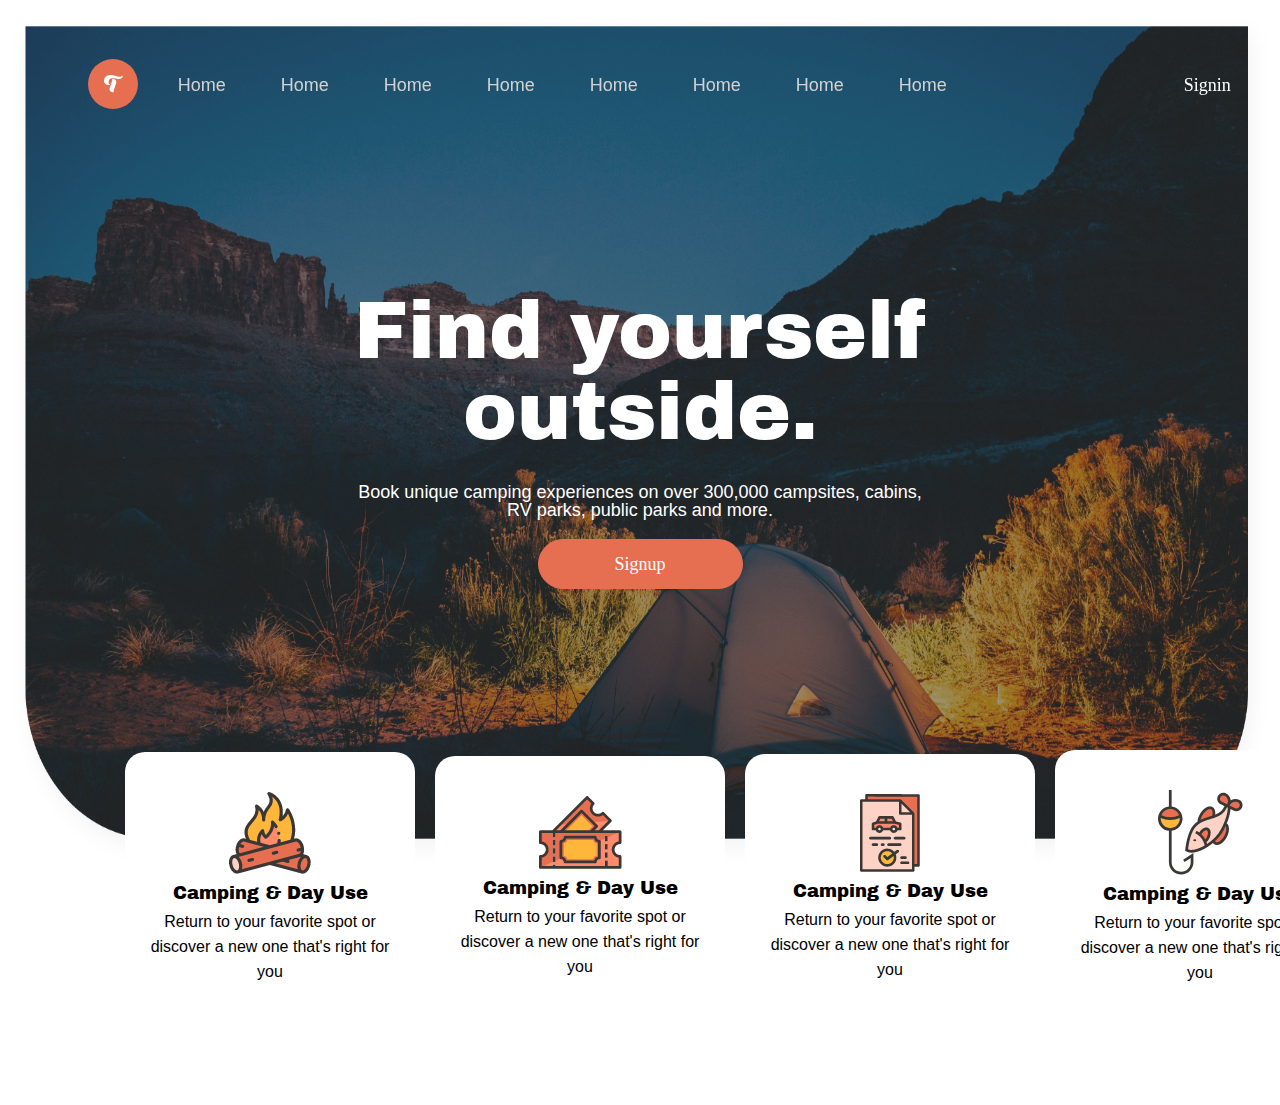
==== html/index.html @ dbfaf609 "first" ====
<!DOCTYPE html>
<html lang="en">
<head>
    <meta charset="UTF-8">
    <meta name="viewport" content="width=device-width, initial-scale=1.0">
    <title>Camping Page</title>
    <link rel="stylesheet" href="../css/style.css">
</head>
<body>
    <header class="l-header">

        <div class="l-wrap-inner">

            <div class="l-header__wrap">
                <div class="l-header__logo">
                    <h1><a href="#" target="_self"><img src="../img/logo1.png" alt="logo"></a></h1>
               
                    <nav class="l-header__menu">
                        <ul>
                            <li><a href="#" target="_self">Home</a></li>
                            <li><a href="#" target="_self">Home</a></li>
                            <li><a href="#" target="_self">Home</a></li>
                            <li><a href="#" target="_self">Home</a></li>
                            <li><a href="#" target="_self">Home</a></li>
                            <li><a href="#" target="_self">Home</a></li>
                            <li><a href="#" target="_self">Home</a></li>
                            <li><a href="#" target="_self">Home</a></li>
                        </ul>
                        
                    </nav>
                </div>
                    <div class="l-header__signup">
                        <div class="c-btn c-btn--signin"><a href="#" target="_self">Signin</a></div>
                        <div class="c-btn"><a href="#" target="_self">Signup</a></div>
                    </div>
            </div>
        </div>

    </header>

    <section class="mainvisual">
        <div class="mainvisual__block">
          <h2>Find yourself outside.</h2>
          <p>Book unique camping experiences on over 300,000 campsites, cabins, RV parks, public parks and more.</p>
          <div class="c-btn c-btn--discover"><a href="#" target="_self">Signup</a></div>
        </div>
      </section>
      <article class="l-content">

        <div class="l-wrap-inner">

            <section class="p-block p-block--card">

                <div class="card-block">
                    <div class="card-block__inner">
                        <div class="img-box">
                            <img src="../img/service_1.png" alt="this is servie img">
                        </div>
                        <div class="txt-box">
                            <h3>Camping & Day Use</h3>
                            <p>Return to your favorite spot or discover a new one that's right for you</p>
                        </div>
                    </div>
                </div>


                <div class="card-block">
                    <div class="card-block__inner">
                        <div class="img-box">
                            <img src="../img/service_2.png" alt="this is servie img">
                        </div>
                        <div class="txt-box">
                            <h3>Camping & Day Use</h3>
                            <p>Return to your favorite spot or discover a new one that's right for you</p>
                        </div>
                    </div>
                </div>


                <div class="card-block">
                    <div class="card-block__inner">
                        <div class="img-box">
                            <img src="../img/service_3.png" alt="this is servie img">
                        </div>
                        <div class="txt-box">
                            <h3>Camping & Day Use</h3>
                            <p>Return to your favorite spot or discover a new one that's right for you</p>
                        </div>
                    </div>
                </div>


                <div class="card-block">
                    <div class="card-block__inner">
                        <div class="img-box">
                            <img src="../img/service_4.png" alt="this is servie img">
                        </div>
                        <div class="txt-box">
                            <h3>Camping & Day Use</h3>
                            <p>Return to your favorite spot or discover a new one that's right for you</p>
                        </div>
                    </div>
                </div>
                
            </section>
        </div>
      </article>

      <section>
        
      </section>
    
    <footer></footer>
</body>
</html>
---- css/style.css ----
@import url("https://fonts.googleapis.com/css2?family=Archivo+Black&family=Roboto+Slab&display=swap");
/**
 * Minified by jsDelivr using clean-css v5.3.2.
 * Original file: /npm/reset-css@5.0.2/reset.css
 *
 * Do NOT use SRI with dynamically generated files! More information: https://www.jsdelivr.com/using-sri-with-dynamic-files
 */
a, abbr, acronym, address, applet, article, aside, audio, b, big, blockquote, body, canvas, caption, center, cite, code, dd, del, details, dfn, div, dl, dt, em, embed, fieldset, figcaption, figure, footer, form, h1, h2, h3, h4, h5, h6, header, hgroup, html, i, iframe, img, ins, kbd, label, legend, li, main, mark, menu, nav, object, ol, output, p, pre, q, ruby, s, samp, section, small, span, strike, strong, sub, summary, sup, table, tbody, td, tfoot, th, thead, time, tr, tt, u, ul, var, video {
  margin: 0;
  padding: 0;
  border: 0;
  font-size: 100%;
  font: inherit;
  vertical-align: baseline;
}

article, aside, details, figcaption, figure, footer, header, hgroup, main, menu, nav, section {
  display: block;
}

[hidden] {
  display: none;
}

body {
  line-height: 1;
}

menu, ol, ul {
  list-style: none;
}

blockquote, q {
  quotes: none;
}

blockquote:after, blockquote:before, q:after, q:before {
  content: "";
  content: none;
}

table {
  border-collapse: collapse;
  border-spacing: 0;
}


a {
  text-decoration: none;
}

.l-header {
  width: 100%;
  margin-top: 30px;
  position: fixed;
  margin-top: 60px;
}
.l-header__wrap {
  display: flex;
  justify-content: space-around;
  align-items: center;
  height: 50px;
}
.l-header__logo {
  display: flex;
  justify-content: space-between;
}
.l-header__menu {
  margin-left: 20px;
}
.l-header__menu ul {
  display: flex;
  justify-content: space-between;
  width: 100%;
  height: 100%;
  gap: 10px 15px;
  align-items: center;
}
.l-header__menu ul li a {
  padding: 0 20px;
  font-size: 18px;
  font-weight: 400;
  color: #d2d2d2;
  font-family: "Roboto", sans-serif;
}
.l-header__signup {
  display: flex;
  justify-content: space-between;
}

.l-wrap-inner {
  width: 1490px;
  margin: 0 auto;
}

.c-btn {
  width: 130px;
}
.c-btn a {
  border: 1px solid #fff;
  box-sizing: border-box;
  border-radius: 25px;
  text-align: center;
  font-size: 18px;
  font-weight: 500;
  display: inline-flex;
  width: 100%;
  height: 50px;
  justify-content: center;
  align-items: center;
  color: #fff;
}
.c-btn a:hover {
  opacity: 0.8;
}
.c-btn--signin a {
  border: 0;
}
.c-btn--discover {
  width: 205px;
  margin: 0 auto;
}
.c-btn--discover a {
  border: 1px solid #e76f51;
  background: #e76f51;
}

.mainvisual {
  background-image: url(../../../img/BG.png);
  height: 880px;
  background-size: 100% 100%;
  display: flex;
  align-items: center;
}
.mainvisual__block {
  max-width: 580px;
  margin: 0 auto;
}
.mainvisual__block h2 {
  font-size: 81px;
  font-family: "Archivo Black", sans-serif;
  color: #fff;
  margin-bottom: 30px;
  text-align: center;
}
.mainvisual__block p {
  font-size: 18px;
  font-family: "Roboto", sans-serif;
  color: #fff;
  text-align: center;
  margin-bottom: 20px;
}

.p-block--card {
  margin: -130px 125px 80px;
  display: flex;
  justify-content: flex-start;
  flex-wrap: wrap;
  align-items: center;
}
.p-block--card .card-block {
  width: 290px;
  background: #fff;
  border-radius: 20px;
  margin-right: 20px;
}
.p-block--card .card-block:last-child {
  margin-right: 0;
}
.p-block--card .card-block__inner {
  padding: 40px 20px;
}
.p-block--card .card-block__inner .img-box {
  text-align: center;
}
.p-block--card .card-block__inner .img-box img {
  max-width: 100%;
  width: auto;
  margin: 0 auto;
}
.p-block--card .card-block .txt-box {
  text-align: center;
}
.p-block--card .card-block .txt-box h3 {
  font-family: "Archivo Black", sans-serif;
  font-size: 18px;
  line-height: 32px;
}
.p-block--card .card-block .txt-box p {
  font-family: "Roboto", sans-serif;
  font-size: 16px;
  line-height: 25px;
  font-weight: 400;
}/*# sourceMappingURL=style.css.map */
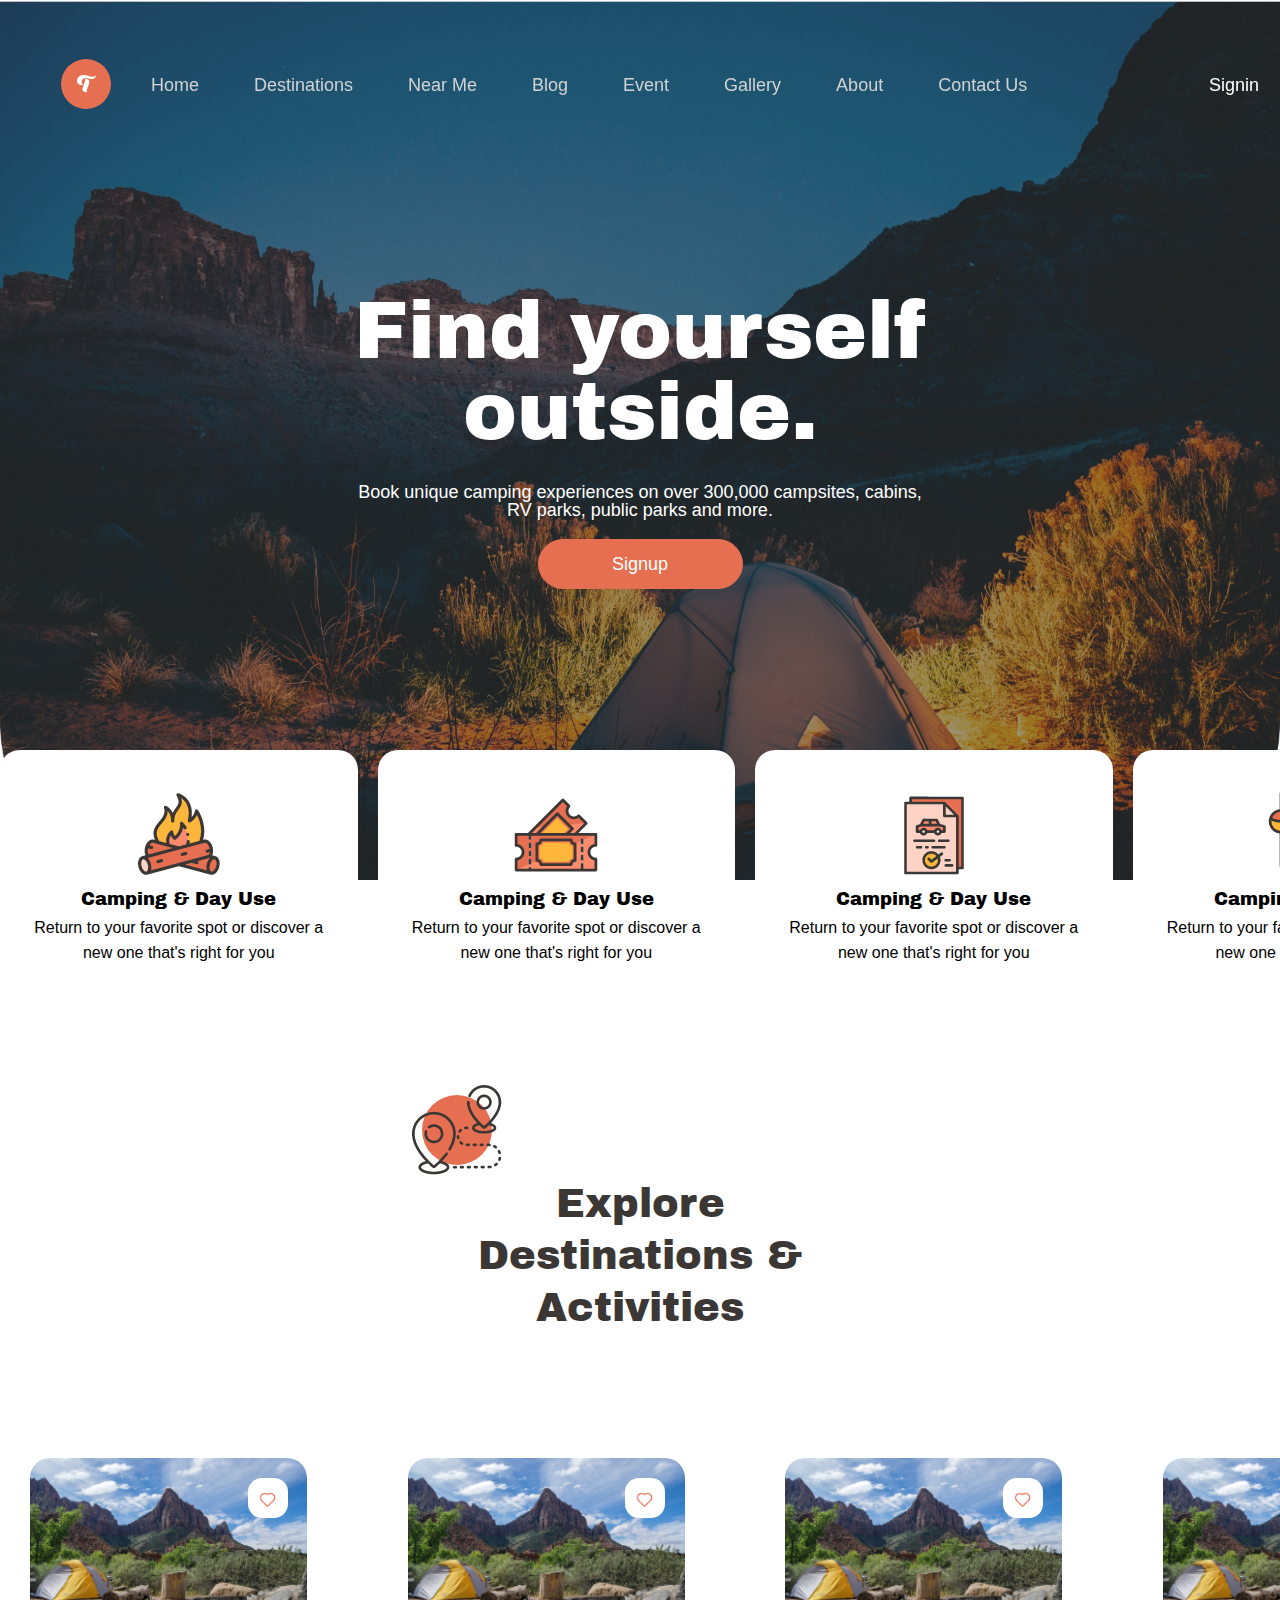
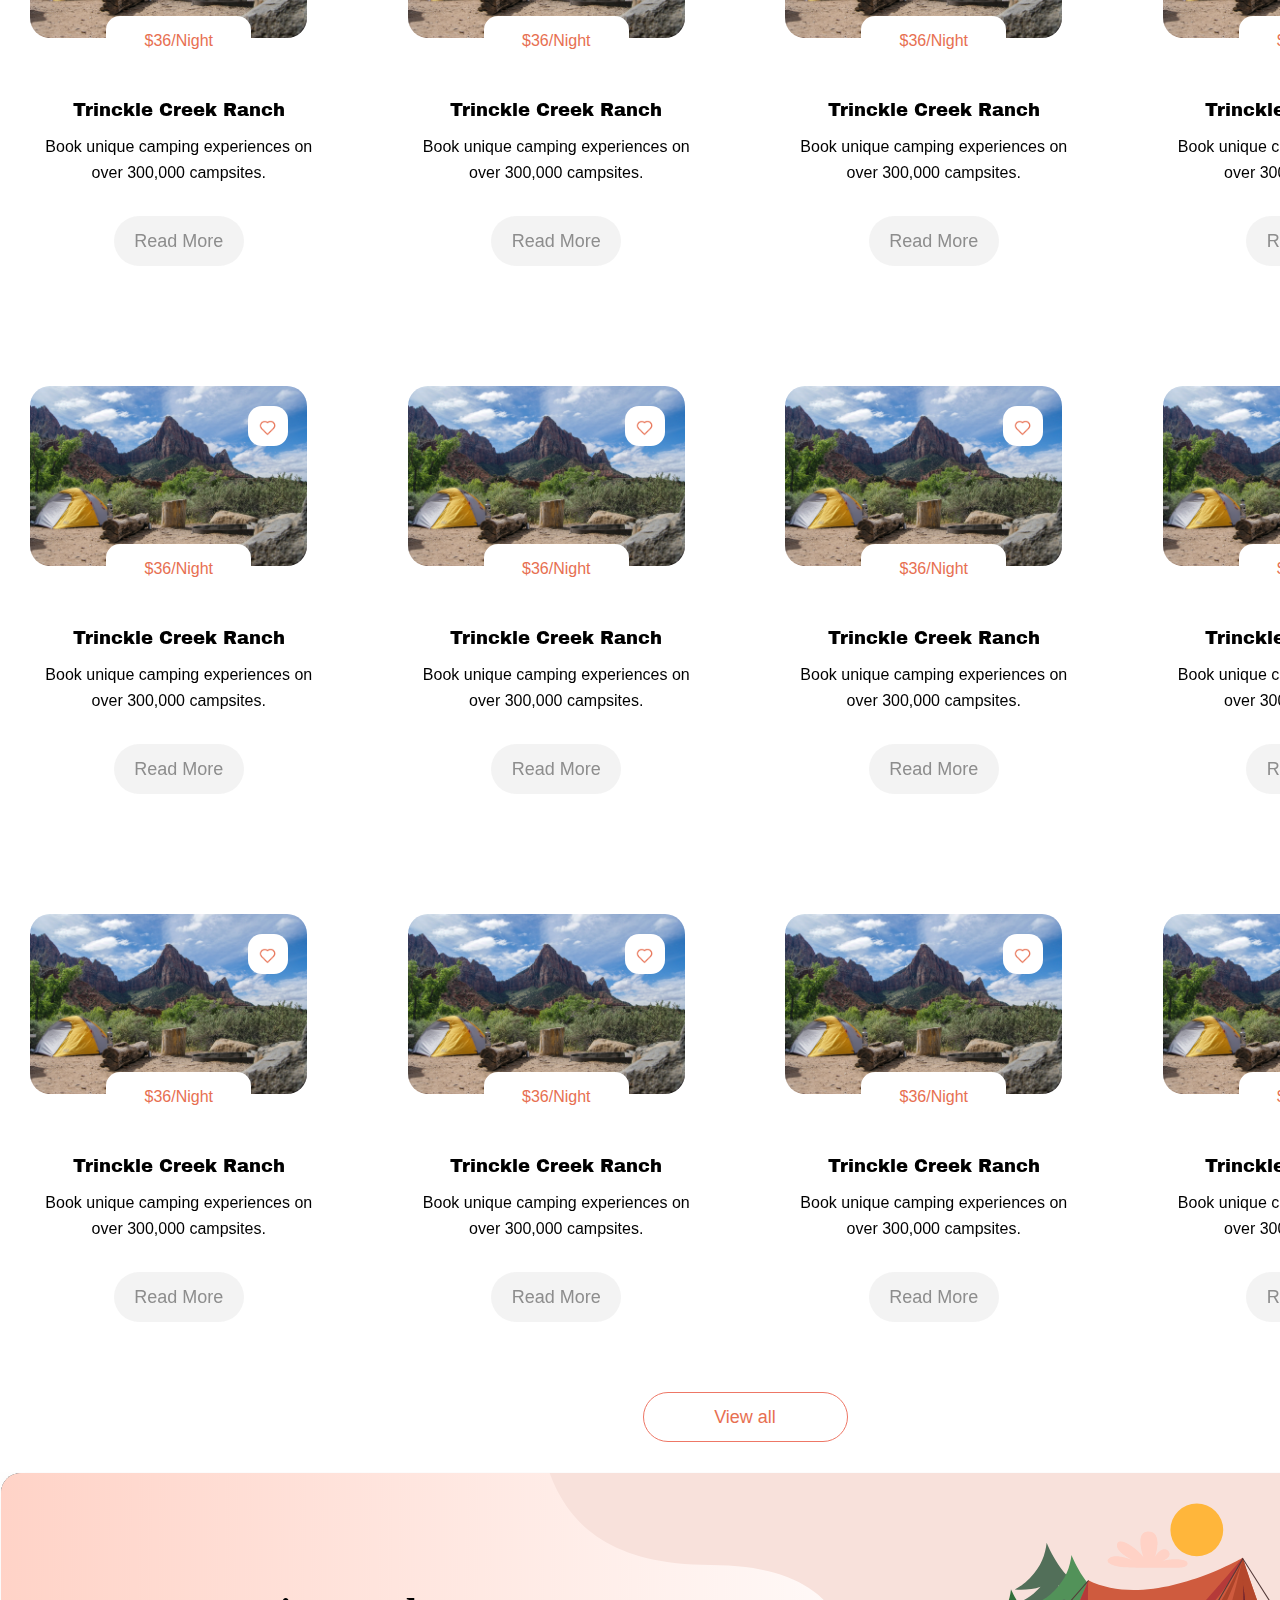
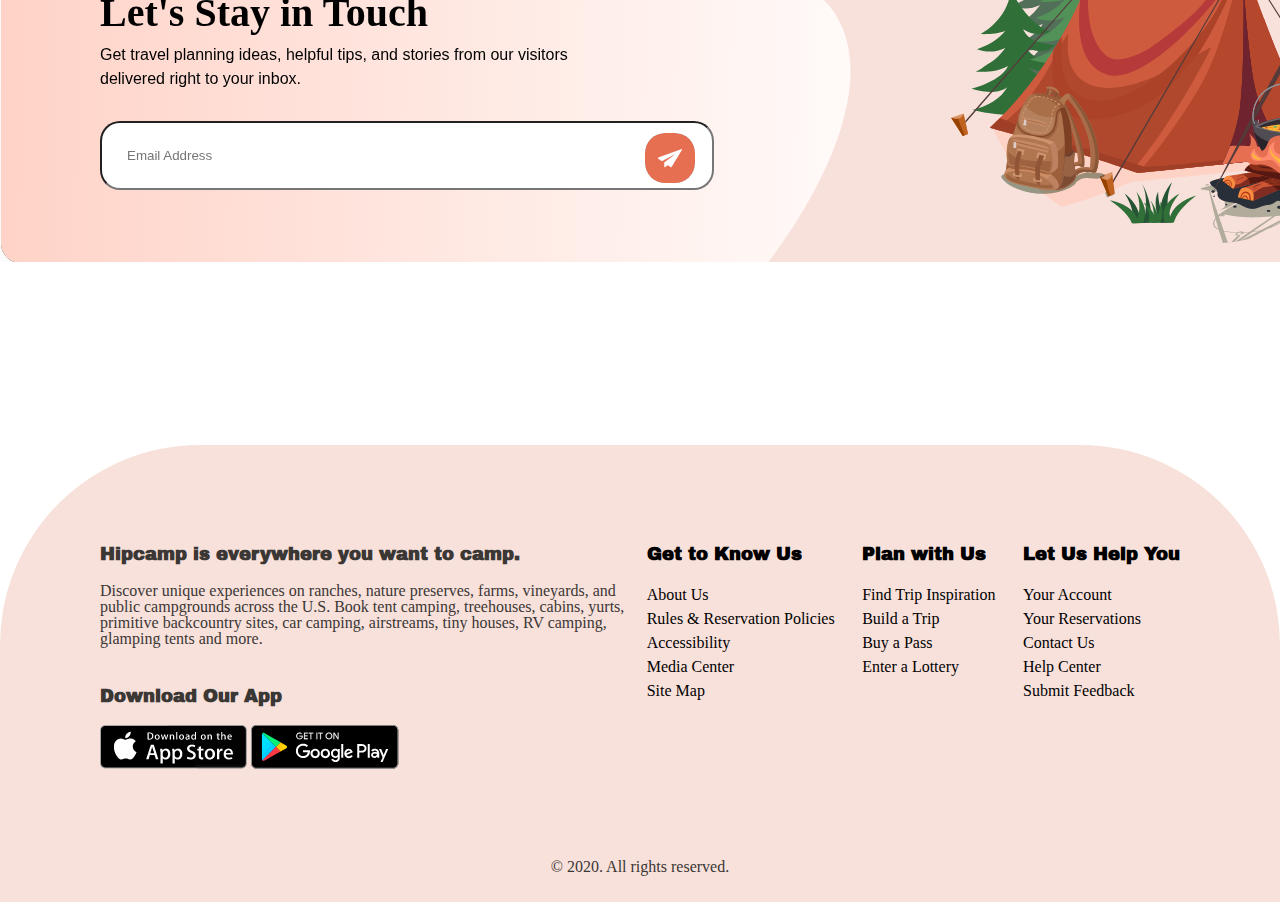
==== commit 5d154635: "finished" ====
--- a/html/index.html
+++ b/html/index.html
@@ -13,18 +13,18 @@
 
             <div class="l-header__wrap">
                 <div class="l-header__logo">
-                    <h1><a href="#" target="_self"><img src="../img/logo1.png" alt="logo"></a></h1>
+                    <h1><a href="#" target="_self"><img src="../img/logo.png" alt="logo"></a></h1>
                
                     <nav class="l-header__menu">
                         <ul>
                             <li><a href="#" target="_self">Home</a></li>
-                            <li><a href="#" target="_self">Home</a></li>
-                            <li><a href="#" target="_self">Home</a></li>
-                            <li><a href="#" target="_self">Home</a></li>
-                            <li><a href="#" target="_self">Home</a></li>
-                            <li><a href="#" target="_self">Home</a></li>
-                            <li><a href="#" target="_self">Home</a></li>
-                            <li><a href="#" target="_self">Home</a></li>
+                            <li><a href="#" target="_self">Destinations</a></li>
+                            <li><a href="#" target="_self">Near Me</a></li>
+                            <li><a href="#" target="_self">Blog</a></li>
+                            <li><a href="#" target="_self">Event</a></li>
+                            <li><a href="#" target="_self">Gallery</a></li>
+                            <li><a href="#" target="_self">About</a></li>
+                            <li><a href="#" target="_self">Contact Us</a></li>
                         </ul>
                         
                     </nav>
@@ -54,7 +54,7 @@
                 <div class="card-block">
                     <div class="card-block__inner">
                         <div class="img-box">
-                            <img src="../img/service_1.png" alt="this is servie img">
+                            <img src="../img/card1.png" alt="this is servie img">
                         </div>
                         <div class="txt-box">
                             <h3>Camping & Day Use</h3>
@@ -67,7 +67,7 @@
                 <div class="card-block">
                     <div class="card-block__inner">
                         <div class="img-box">
-                            <img src="../img/service_2.png" alt="this is servie img">
+                            <img src="../img/card2.png" alt="this is servie img">
                         </div>
                         <div class="txt-box">
                             <h3>Camping & Day Use</h3>
@@ -80,7 +80,7 @@
                 <div class="card-block">
                     <div class="card-block__inner">
                         <div class="img-box">
-                            <img src="../img/service_3.png" alt="this is servie img">
+                            <img src="../img/card3.png" alt="this is servie img">
                         </div>
                         <div class="txt-box">
                             <h3>Camping & Day Use</h3>
@@ -93,7 +93,7 @@
                 <div class="card-block">
                     <div class="card-block__inner">
                         <div class="img-box">
-                            <img src="../img/service_4.png" alt="this is servie img">
+                            <img src="../img/card4.png" alt="this is servie img">
                         </div>
                         <div class="txt-box">
                             <h3>Camping & Day Use</h3>
@@ -106,10 +106,305 @@
         </div>
       </article>
 
-      <section>
+      <section class="p-block p-block--activity">
+        <div class="c-title">
+            <img src="../img/activity.png" alt="Activity Picture">
+            <h4>Explore Destinations & Activities</h4>
+        </div>
+        <div class="l-wrap-inner">
+            <div class="activity-content">
+
+                <div class="card-block">
+                    <div class="card-block__inner">
+                    <div class="img-box">
+                        <img src="../img/bg1.png" alt="background pic">
+                        <div class="favourite">
+                            <a href="#"></a>
+                        </div>
+                        <div class="txt-box">
+                           <p class="price">$36/Night</p>
+                           <h3>Trinckle Creek Ranch</h3>
+                           <p>Book unique camping experiences on over 300,000 campsites.</p>
+                           <div class="c-btn c-btn--more"><a href="#" target="_self">Read More</a></div>
+                        </div>
+                    </div>
+                    </div>
+
+                </div>
+
+                <div class="card-block">
+                    <div class="card-block__inner">
+                    <div class="img-box">
+                        <img src="../img/bg1.png" alt="background pic">
+                        <div class="favourite">
+                            <a href="#"></a>
+                        </div>
+                        <div class="txt-box">
+                           <p class="price">$36/Night</p>
+                           <h3>Trinckle Creek Ranch</h3>
+                           <p>Book unique camping experiences on over 300,000 campsites.</p>
+                           <div class="c-btn c-btn--more"><a href="#" target="_self">Read More</a></div>
+                        </div>
+                    </div>
+                    </div>
+
+                </div>
+
+                <div class="card-block">
+                    <div class="card-block__inner">
+                    <div class="img-box">
+                        <img src="../img/bg1.png" alt="background pic">
+                        <div class="favourite">
+                            <a href="#"></a>
+                        </div>
+                        <div class="txt-box">
+                           <p class="price">$36/Night</p>
+                           <h3>Trinckle Creek Ranch</h3>
+                           <p>Book unique camping experiences on over 300,000 campsites.</p>
+                           <div class="c-btn c-btn--more"><a href="#" target="_self">Read More</a></div>
+                        </div>
+                    </div>
+                    </div>
+
+                </div>
+
+                <div class="card-block">
+                    <div class="card-block__inner">
+                    <div class="img-box">
+                        <img src="../img/bg1.png" alt="background pic">
+                        <div class="favourite">
+                            <a href="#"></a>
+                        </div>
+                        <div class="txt-box">
+                           <p class="price">$36/Night</p>
+                           <h3>Trinckle Creek Ranch</h3>
+                           <p>Book unique camping experiences on over 300,000 campsites.</p>
+                           <div class="c-btn c-btn--more"><a href="#" target="_self">Read More</a></div>
+                        </div>
+                    </div>
+                    </div>
+
+                </div>
+
+                <div class="card-block">
+                    <div class="card-block__inner">
+                    <div class="img-box">
+                        <img src="../img/bg1.png" alt="background pic">
+                        <div class="favourite">
+                            <a href="#"></a>
+                        </div>
+                        <div class="txt-box">
+                           <p class="price">$36/Night</p>
+                           <h3>Trinckle Creek Ranch</h3>
+                           <p>Book unique camping experiences on over 300,000 campsites.</p>
+                           <div class="c-btn c-btn--more"><a href="#" target="_self">Read More</a></div>
+                        </div>
+                    </div>
+                    </div>
+
+                </div>
+
+                <div class="card-block">
+                    <div class="card-block__inner">
+                    <div class="img-box">
+                        <img src="../img/bg1.png" alt="background pic">
+                        <div class="favourite">
+                            <a href="#"></a>
+                        </div>
+                        <div class="txt-box">
+                           <p class="price">$36/Night</p>
+                           <h3>Trinckle Creek Ranch</h3>
+                           <p>Book unique camping experiences on over 300,000 campsites.</p>
+                           <div class="c-btn c-btn--more"><a href="#" target="_self">Read More</a></div>
+                        </div>
+                    </div>
+                    </div>
+
+                </div>
+
+                <div class="card-block">
+                    <div class="card-block__inner">
+                    <div class="img-box">
+                        <img src="../img/bg1.png" alt="background pic">
+                        <div class="favourite">
+                            <a href="#"></a>
+                        </div>
+                        <div class="txt-box">
+                           <p class="price">$36/Night</p>
+                           <h3>Trinckle Creek Ranch</h3>
+                           <p>Book unique camping experiences on over 300,000 campsites.</p>
+                           <div class="c-btn c-btn--more"><a href="#" target="_self">Read More</a></div>
+                        </div>
+                    </div>
+                    </div>
+
+                </div>
+
+                <div class="card-block">
+                    <div class="card-block__inner">
+                    <div class="img-box">
+                        <img src="../img/bg1.png" alt="background pic">
+                        <div class="favourite">
+                            <a href="#"></a>
+                        </div>
+                        <div class="txt-box">
+                           <p class="price">$36/Night</p>
+                           <h3>Trinckle Creek Ranch</h3>
+                           <p>Book unique camping experiences on over 300,000 campsites.</p>
+                           <div class="c-btn c-btn--more"><a href="#" target="_self">Read More</a></div>
+                        </div>
+                    </div>
+                    </div>
+
+                </div>
+
+                <div class="card-block">
+                    <div class="card-block__inner">
+                    <div class="img-box">
+                        <img src="../img/bg1.png" alt="background pic">
+                        <div class="favourite">
+                            <a href="#"></a>
+                        </div>
+                        <div class="txt-box">
+                           <p class="price">$36/Night</p>
+                           <h3>Trinckle Creek Ranch</h3>
+                           <p>Book unique camping experiences on over 300,000 campsites.</p>
+                           <div class="c-btn c-btn--more"><a href="#" target="_self">Read More</a></div>
+                        </div>
+                    </div>
+                    </div>
+
+                </div>
+
+                <div class="card-block">
+                    <div class="card-block__inner">
+                    <div class="img-box">
+                        <img src="../img/bg1.png" alt="background pic">
+                        <div class="favourite">
+                            <a href="#"></a>
+                        </div>
+                        <div class="txt-box">
+                           <p class="price">$36/Night</p>
+                           <h3>Trinckle Creek Ranch</h3>
+                           <p>Book unique camping experiences on over 300,000 campsites.</p>
+                           <div class="c-btn c-btn--more"><a href="#" target="_self">Read More</a></div>
+                        </div>
+                    </div>
+                    </div>
+
+                </div>
+
+                <div class="card-block">
+                    <div class="card-block__inner">
+                    <div class="img-box">
+                        <img src="../img/bg1.png" alt="background pic">
+                        <div class="favourite">
+                            <a href="#"></a>
+                        </div>
+                        <div class="txt-box">
+                           <p class="price">$36/Night</p>
+                           <h3>Trinckle Creek Ranch</h3>
+                           <p>Book unique camping experiences on over 300,000 campsites.</p>
+                           <div class="c-btn c-btn--more"><a href="#" target="_self">Read More</a></div>
+                        </div>
+                    </div>
+                    </div>
+
+                </div>
+                <div class="card-block">
+                    <div class="card-block__inner">
+                    <div class="img-box">
+                        <img src="../img/bg1.png" alt="background pic">
+                        <div class="favourite">
+                            <a href="#"></a>
+                        </div>
+                        <div class="txt-box">
+                           <p class="price">$36/Night</p>
+                           <h3>Trinckle Creek Ranch</h3>
+                           <p>Book unique camping experiences on over 300,000 campsites.</p>
+                           <div class="c-btn c-btn--more"><a href="#" target="_self">Read More</a></div>
+                        </div>
+                    </div>
+                    </div>
+
+                </div>
+
+                <div class="c-btn c-btn--view">
+                    <a href="#" target="_self">View all</a>
+                  </div>
+                </div>
+      
+
+            </div>
+        </div>
         
       </section>
+
+      <section class="email-bloc">
+        <div class="c-bloc">
+            <img src="../img/bg2.png" alt="img">
+            <div class="c-bloc__txt">
+                <h5>Let's Stay in Touch</h5>
+                <p>Get travel planning ideas, helpful tips, and stories from our visitors delivered right to your inbox.</p>
+                <div class="txt-box">
+                    <input type="email" placeholder="Email Address">
+                    <a href="#" target="_self"><img src="../img/arrow.png" alt="img"></a>
+                </div>
+            </div>
+        </div>
+    </section>
+
     
-    <footer></footer>
+    
+    <footer class="l-bloc">
+        <div class="arrow">
+            
+        </div>
+        <div class="l-bloc__inner">
+            <div class="bloc-txt">
+                <h6>Hipcamp is everywhere you want to camp.</h6>
+                <p>Discover unique experiences on ranches, nature preserves, farms, vineyards, and public campgrounds across the U.S. Book tent camping, treehouses, cabins, yurts, primitive backcountry sites, car camping, airstreams, tiny houses, RV camping, glamping tents and more.</p>
+                <h6>Download Our App</h6>
+                <div class="bloc-txt__app">
+                    <a href="#" target="_self"><img src="../img/app1.png" alt="img"></a>
+                    <a href="#" target="_self"><img src="../img/app2.png" alt="img"></a>
+                </div>
+            </div>
+            <div class="bloc-list">
+                <div class="aboutus">
+                    <h6>Get to Know Us</h6>
+                    <ul>
+                        <li><a href="#" target="_self">About Us</a></li>
+                        <li><a href="#" target="_self">Rules & Reservation Policies</a></li>
+                        <li><a href="#" target="_self">Accessibility</a></li>
+                        <li><a href="#" target="_self">Media Center</a></li>
+                        <li> <a href="#" target="_self">Site Map</a></li>
+                    </ul>
+                </div>
+
+                <div class="planning">
+                    <h6>Plan with Us</h6>
+                    <ul>
+                        <li><a href="#" target="_self">Find Trip Inspiration</a></li>
+                        <li><a href="#" target="_self">Build a Trip</a></li>
+                        <li><a href="#" target="_self">Buy a Pass</a></li>
+                        <li><a href="#" target="_self">Enter a Lottery</a></li>
+                        
+                    </ul>
+                </div>
+                <div class="contantus">
+                    <h6>Let Us Help You</h6>
+                    <ul>
+                        <li><a href="#" target="_self">Your Account</a></li>
+                        <li><a href="#" target="_self"> Your Reservations</a></li>
+                        <li><a href="#" target="_self">Contact Us</a></li>
+                        <li><a href="#" target="_self">Help Center</a></li>
+                        <li><a href="#" target="_self">Submit Feedback</a></li>
+                    </ul>
+                </div>
+            </div>
+        </div>
+        <address>© 2020. All rights reserved.</address>                                                                                                   
+    </footer>
 </body>
 </html>--- a/css/style.css
+++ b/css/style.css
@@ -93,6 +93,52 @@
   margin: 0 auto;
 }
 
+.l-bloc {
+  background-color: #F8E1DB;
+  border-top-right-radius: 200px;
+  border-top-left-radius: 200px;
+}
+.l-bloc__inner {
+  display: flex;
+  justify-content: space-between;
+  padding: 100px 100px 60px;
+}
+.l-bloc__inner h6 {
+  font-size: 18px;
+  font-weight: 900;
+  font-family: "Archivo Black", "Regular";
+  margin-bottom: 20px;
+}
+.l-bloc__inner .bloc-txt {
+  color: #3B3735;
+  width: 615px;
+}
+.l-bloc__inner .bloc-txt p {
+  font-size: 16px;
+  font-weight: 400;
+  margin-bottom: 40px;
+  font-family: "Roboto", "Regular";
+}
+.l-bloc__inner .bloc-list {
+  display: flex;
+  width: 600px;
+  justify-content: space-between;
+}
+.l-bloc__inner .bloc-list a {
+  text-decoration: none;
+  font-size: 16px;
+  font-size: 400;
+  color: #000;
+  line-height: 1.5;
+}
+.l-bloc address {
+  color: #3B3735;
+  align-items: center;
+  justify-content: center;
+  display: flex;
+  height: 70px;
+}
+
 .c-btn {
   width: 130px;
 }
@@ -108,6 +154,7 @@
   height: 50px;
   justify-content: center;
   align-items: center;
+  font-family: "Roboto", sans-serif;
   color: #fff;
 }
 .c-btn a:hover {
@@ -123,6 +170,42 @@
 .c-btn--discover a {
   border: 1px solid #e76f51;
   background: #e76f51;
+}
+.c-btn--more {
+  max-width: 185px;
+  margin: 0 auto;
+}
+.c-btn--more a {
+  background: rgba(141, 141, 141, 0.1);
+  border: none;
+  color: #8d8d8d;
+}
+.c-btn--view {
+  width: 205px;
+  margin: 0 auto;
+  height: 50px;
+}
+.c-btn--view a {
+  border: 1px solid #ee7766;
+  background: transparent;
+  color: #e76f51;
+}
+
+.c-title {
+  max-width: 456px;
+  margin: 0 auto 74px;
+  align-items: center;
+}
+.c-title img {
+  width: auto;
+  margin: 0 auto;
+}
+.c-title h4 {
+  font-family: "Archivo Black", sans-serif;
+  font-size: 40px;
+  color: #3b3735;
+  text-align: center;
+  line-height: 1.3;
 }
 
 .mainvisual {
@@ -152,14 +235,14 @@
 }
 
 .p-block--card {
-  margin: -130px 125px 80px;
+  margin: -130px 0px 80px;
   display: flex;
   justify-content: flex-start;
   flex-wrap: wrap;
   align-items: center;
 }
 .p-block--card .card-block {
-  width: 290px;
+  width: calc(25% - 15px);
   background: #fff;
   border-radius: 20px;
   margin-right: 20px;
@@ -191,4 +274,133 @@
   font-size: 16px;
   line-height: 25px;
   font-weight: 400;
+}
+
+.p-block--activity {
+  margin-bottom: 30px;
+}
+
+.activity-content {
+  display: flex;
+  justify-content: flex-start;
+  flex-wrap: wrap;
+  margin-bottom: 20px;
+}
+.activity-content .card-block {
+  width: calc(25% - 15px);
+  margin: 0 20px 20px 0;
+  background: #fff;
+  border-radius: 20px;
+}
+.activity-content .card-block:nth-of-type(4n+4), .activity-content .card-block:last-child {
+  margin-right: 0;
+}
+.activity-content .card-block__inner {
+  padding: 50px 30px;
+}
+.activity-content .card-block .price {
+  font-family: "Roboto", sans-serif;
+  font-size: 16px;
+  font-weight: 500;
+  width: 145px;
+  margin: -25px auto 0;
+  border-radius: 14px;
+  height: 50px;
+  display: flex;
+  align-items: center;
+  justify-content: center;
+  background: #fff;
+  color: #e76f51;
+  position: relative;
+  z-index: 1;
+}
+.activity-content .card-block .img-box {
+  position: relative;
+}
+.activity-content .card-block .img-box .favourite {
+  width: 40px;
+  height: 40px;
+  border-radius: 14px;
+  background-color: #fff;
+  position: absolute;
+  top: 20px;
+  right: 40px;
+  display: flex;
+  align-items: center;
+  justify-content: center;
+}
+.activity-content .card-block .img-box .favourite a {
+  display: block;
+  background-image: url(../../../img/fav.png);
+  background-size: 100% 100%;
+  width: 20px;
+  height: 20px;
+}
+.activity-content .card-block .img-box .favourite a:hover {
+  background-image: url(../../../img/fav.png);
+}
+.activity-content .card-block .txt-box {
+  text-align: center;
+}
+.activity-content .card-block .txt-box h3 {
+  font-family: "Archivo Black", sans-serif;
+  font-size: 18px;
+  line-height: 28px;
+  margin-bottom: 10px;
+}
+.activity-content .card-block .txt-box p {
+  font-family: "Roboto", sans-serif;
+  font-size: 16px;
+  line-height: 26px;
+  font-weight: 400;
+  margin-bottom: 30px;
+}
+
+.email-bloc {
+  width: 1518px;
+  margin: 0 auto 180px;
+}
+.email-bloc .c-bloc {
+  position: relative;
+}
+.email-bloc .c-bloc .c-bloc__txt {
+  width: 616px;
+  position: absolute;
+  top: 111px;
+  left: 100px;
+  text-align: left;
+  line-height: 1.5;
+}
+.email-bloc .c-bloc .c-bloc__txt h5 {
+  font-size: 40px;
+  font-weight: 900;
+}
+.email-bloc .c-bloc .c-bloc__txt p {
+  width: 486px;
+  font-size: 16px;
+  font-weight: 500;
+  font-family: "Roboto", sans-serif;
+  margin-bottom: 30px;
+}
+.email-bloc .c-bloc .c-bloc__txt .txt-box {
+  position: relative;
+  width: 560px;
+}
+.email-bloc .c-bloc .c-bloc__txt .txt-box input {
+  width: 100%;
+  padding: 25px;
+  border-radius: 20px;
+}
+.email-bloc .c-bloc .c-bloc__txt .txt-box input:focus {
+  outline: none;
+}
+.email-bloc .c-bloc .c-bloc__txt .txt-box a {
+  width: 50px;
+  position: absolute;
+  top: 12px;
+  right: -35px;
+}
+.email-bloc .c-bloc .c-bloc__txt .txt-box a img {
+  width: 100%;
+  border-radius: 20px;
 }/*# sourceMappingURL=style.css.map */